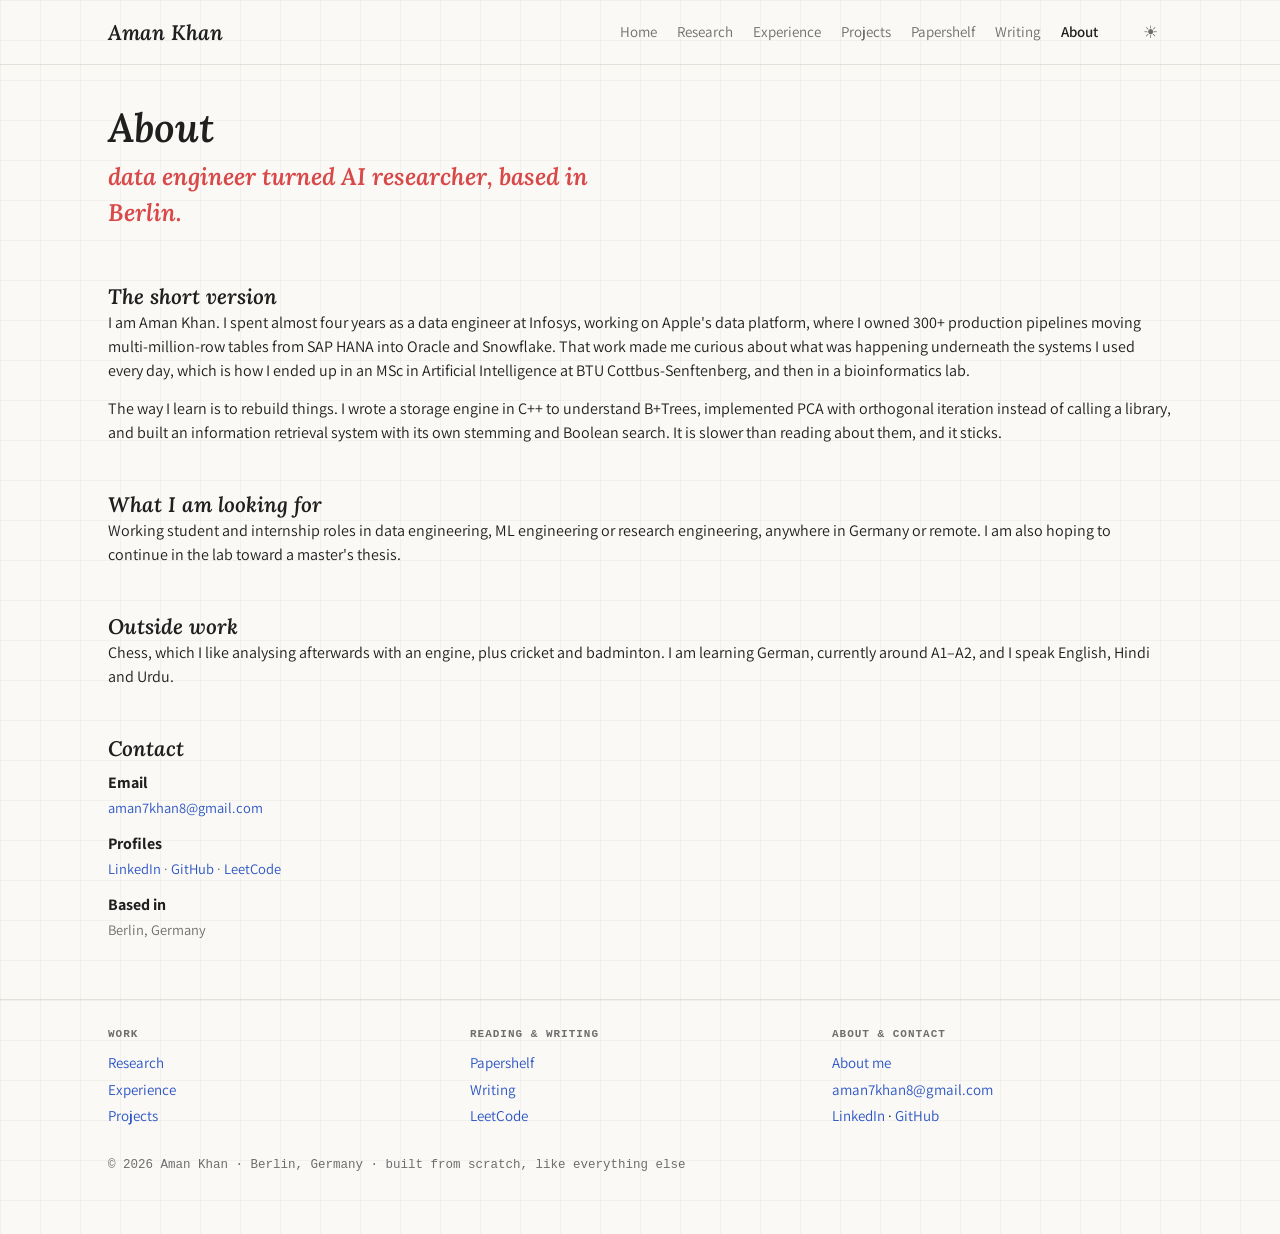
==== about.html @ fc125e7a "Redesign: graph-paper ground, Lora headings, coral accent, card grid" ====
<!DOCTYPE html>
<html lang="en">
<head>
<meta charset="utf-8">
<meta name="viewport" content="width=device-width, initial-scale=1">
<title>About · Aman Khan</title>
<link rel="preconnect" href="https://fonts.googleapis.com"><link rel="preconnect" href="https://fonts.gstatic.com" crossorigin><link href="https://fonts.googleapis.com/css2?family=Lora:ital,wght@1,500;1,600&family=Assistant:wght@400;500;600;700&display=swap" rel="stylesheet">
<link rel="stylesheet" href="site.css">
<script>try{var t=localStorage.getItem("theme");if(t)document.documentElement.dataset.theme=t}catch(e){}</script>
</head>
<body>
<header><div class="col">
  <a class="name" href="index.html">Aman Khan</a>
  <nav aria-label="Site"><a href="index.html">Home</a><a href="research.html">Research</a><a href="experience.html">Experience</a><a href="projects.html">Projects</a><a href="papershelf.html">Papershelf</a><a href="writing.html">Writing</a><a href="about.html" aria-current="page">About</a></nav>
  <button class="theme" type="button" id="themeBtn" aria-label="Switch between light and dark"><span class="moon">&#9790;</span><span class="sun">&#9728;</span></button>
</div></header>
<main class="col">

<div class="pagehead"><h1>About</h1><p class="tagline">data engineer turned AI researcher, based in Berlin.</p></div>
<section><div class="head"><h2>The short version</h2></div>
<p>I am Aman Khan. I spent almost four years as a data engineer at Infosys, working on Apple's data platform, where I owned 300+ production pipelines moving multi-million-row tables from SAP HANA into Oracle and Snowflake. That work made me curious about what was happening underneath the systems I used every day, which is how I ended up in an MSc in Artificial Intelligence at BTU Cottbus-Senftenberg, and then in a bioinformatics lab.</p>
<p>The way I learn is to rebuild things. I wrote a storage engine in C++ to understand B+Trees, implemented PCA with orthogonal iteration instead of calling a library, and built an information retrieval system with its own stemming and Boolean search. It is slower than reading about them, and it sticks.</p></section>
<section><div class="head"><h2>What I am looking for</h2></div>
<p>Working student and internship roles in data engineering, ML engineering or research engineering, anywhere in Germany or remote. I am also hoping to continue in the lab toward a master's thesis.</p></section>
<section><div class="head"><h2>Outside work</h2></div>
<p>Chess, which I like analysing afterwards with an engine, plus cricket and badminton. I am learning German, currently around A1–A2, and I speak English, Hindi and Urdu.</p></section>
<section><div class="head"><h2>Contact</h2></div>
<ul class="items">
<li class="block"><b>Email</b><span class="d"><a href="mailto:aman7khan8@gmail.com">aman7khan8@gmail.com</a></span></li>
<li class="block"><b>Profiles</b><span class="d"><a href="https://www.linkedin.com/in/aman-khan-ai/">LinkedIn</a> · <a href="https://github.com/aman7kh8an6/">GitHub</a> · <a href="https://leetcode.com/u/grinderAman/">LeetCode</a></span></li>
<li class="block"><b>Based in</b><span class="d">Berlin, Germany</span></li>
</ul></section>

</main>
<footer><div class="col">
  <div class="groups">
    <div><h4>Work</h4><ul><li><a href="research.html">Research</a></li><li><a href="experience.html">Experience</a></li><li><a href="projects.html">Projects</a></li></ul></div>
    <div><h4>Reading &amp; writing</h4><ul><li><a href="papershelf.html">Papershelf</a></li><li><a href="writing.html">Writing</a></li><li><a href="https://leetcode.com/u/grinderAman/">LeetCode</a></li></ul></div>
    <div><h4>About &amp; contact</h4><ul><li><a href="about.html">About me</a></li><li><a href="mailto:aman7khan8@gmail.com">aman7khan8@gmail.com</a></li><li><a href="https://www.linkedin.com/in/aman-khan-ai/">LinkedIn</a> · <a href="https://github.com/aman7kh8an6/">GitHub</a></li></ul></div>
  </div>
  <p class="fine">© 2026 Aman Khan · Berlin, Germany · built from scratch, like everything else</p>
</div></footer>
<script>{const r=document.documentElement,b=document.getElementById("themeBtn");
b.addEventListener("click",()=>{const dark=getComputedStyle(r).getPropertyValue("--bg").trim()!=="#faf9f6";
const next=dark?"light":"dark";r.dataset.theme=next;try{localStorage.setItem("theme",next)}catch(e){}});}</script>
</body>
</html>
---- site.css ----
/* VOICE: an engineer's open notebook — plain, dense, quietly confident.
   IDEA: graph paper on a workbench; counted drawers you can open; dated lists.
   PICTURE: the counted card grid plus the ruled grid showing through everything.
   COLOUR and TYPE: #1a1a1a ground, coral statement line, red counts; Lora italic + Assistant + mono.
   LAYOUT: one wide ruled column, sections as heading + lead line + list, two columns where they pair. */
:root{
  color-scheme:dark light;
  --bg:#1a1a1a;--ink:#e0e0e0;--soft:#7a7a7a;--line:#2e2e2e;--card:#222;--cardhi:#262626;
  --coral:#ff6b6b;--count:#fa4b4b;--link:#7aa2f7;--white:#fff;
  --grid:rgba(255,255,255,.02);
  --mono:ui-monospace,SFMono-Regular,Menlo,Consolas,monospace;
}
:root[data-theme=light]{
  color-scheme:light;
  --bg:#faf9f6;--ink:#1f1f1f;--soft:#6e6e6e;--line:#e3e0d9;--card:#fff;--cardhi:#fffdf8;
  --coral:#d94848;--count:#d92020;--link:#2b55c4;--white:#111;--grid:rgba(0,0,0,.035);
}
@media (prefers-color-scheme: light){:root:not([data-theme=dark]){
  color-scheme:light;
  --bg:#faf9f6;--ink:#1f1f1f;--soft:#6e6e6e;--line:#e3e0d9;--card:#fff;--cardhi:#fffdf8;
  --coral:#d94848;--count:#d92020;--link:#2b55c4;--white:#111;--grid:rgba(0,0,0,.035);
}}
*{box-sizing:border-box;min-width:0}
body{
  margin:0;background-color:var(--bg);color:var(--ink);
  background-image:linear-gradient(var(--grid) 1px,transparent 1px),linear-gradient(90deg,var(--grid) 1px,transparent 1px);
  background-size:40px 40px,40px 40px;
  font:16px/1.5 Assistant,system-ui,-apple-system,"Segoe UI",sans-serif;overflow-x:clip;
}
.col{max-width:1120px;margin:0 auto;padding:0 28px}
a{color:var(--link);text-decoration:none}
a:hover{text-decoration:underline;text-underline-offset:3px}
a:focus-visible{outline:2px solid var(--coral);outline-offset:3px;border-radius:3px}
h1,h2,h3{margin:0;font-family:Lora,Georgia,serif;font-style:italic;font-weight:600;line-height:1.15;text-wrap:balance}
h1{font-size:clamp(32px,4.4vw,40px);color:var(--ink)}
h2{font-size:21px}
h3{font-size:17px;font-style:normal;font-family:Assistant,sans-serif;font-weight:600;color:var(--white)}
p{margin:0 0 14px}
.muted{color:var(--soft)}
.small{font-size:14.5px}
.mono{font-family:var(--mono)}

/* header */
header{border-bottom:1px solid var(--line)}
header .col{display:flex;align-items:center;gap:26px;min-height:64px;flex-wrap:wrap;padding-block:10px}
header .name{font:italic 600 21px Lora,Georgia,serif;color:var(--ink);margin-right:auto}
header .name:hover{text-decoration:none}
nav{display:flex;flex-wrap:wrap;gap:4px 20px}
nav a{color:var(--soft);font-size:15px;padding:6px 0}
nav a:hover{color:var(--ink);text-decoration:none}
nav a[aria-current=page]{color:var(--ink);font-weight:600}

/* hero */
.hero{padding:44px 0 26px;max-width:62ch}
.tagline{font:italic 600 clamp(19px,2.4vw,24px)/1.5 Lora,Georgia,serif;color:var(--coral);margin:8px 0 22px}
.hero p{font-size:16px;line-height:1.55}
.pagehead{padding:40px 0 10px;max-width:62ch}
.pagehead .tagline{margin-bottom:10px}
.pills{display:flex;flex-wrap:wrap;gap:8px;margin-top:20px}
.pills a{display:inline-flex;align-items:center;gap:7px;border:1px solid var(--line);border-radius:6px;padding:7px 12px;color:var(--ink);font:600 13.5px Assistant,sans-serif;background:var(--card)}
.pills a:hover{border-color:var(--soft);text-decoration:none}
.pills a span{color:var(--soft);font-family:var(--mono);font-size:12.5px}
.avail{display:inline-flex;align-items:center;gap:8px;font-family:var(--mono);font-size:12.5px;color:var(--soft);margin-bottom:14px}
.avail i{width:8px;height:8px;border-radius:50%;background:var(--coral)}

/* sections */
section{padding:34px 0 0}
.head{display:flex;align-items:baseline;gap:10px;flex-wrap:wrap;margin-bottom:2px}
.head h2{margin:0}
.head .dot{color:var(--soft)}
.head a{font-size:14px;font-family:var(--mono)}
.intro{color:var(--soft);font-size:15px;margin:0 0 16px}

/* explore cards */
.cards{display:grid;grid-template-columns:repeat(4,minmax(0,1fr));gap:14px;margin-top:4px}
@media(max-width:980px){.cards{grid-template-columns:repeat(2,minmax(0,1fr))}}
@media(max-width:560px){.cards{grid-template-columns:minmax(0,1fr)}}
.card{display:flex;flex-direction:column;background:var(--card);border:1px solid var(--line);border-radius:8px;padding:16px 16px 14px;color:var(--ink)}
.card:hover{background:var(--cardhi);border-color:var(--soft);text-decoration:none}
.card .top{display:flex;align-items:baseline;justify-content:space-between;gap:10px}
.card .lab{font-family:var(--mono);font-size:11px;letter-spacing:.09em;text-transform:uppercase;color:var(--soft)}
.card .num{font-family:var(--mono);font-size:13.5px;font-weight:700;color:var(--count)}
.card .ttl{font-weight:600;color:var(--white);margin:8px 0 6px;font-size:16px}
.card .desc{font-size:14.5px;color:var(--soft);line-height:1.45;margin-bottom:14px}
.card .go{margin-top:auto;border-top:1px dashed var(--line);padding-top:11px;font-family:var(--mono);font-size:12px;font-weight:600;color:var(--ink);display:flex;justify-content:space-between}

/* dated lists */
.two{display:grid;grid-template-columns:repeat(2,minmax(0,1fr));gap:34px}
@media(max-width:860px){.two{grid-template-columns:minmax(0,1fr);gap:26px}}
ul.items{list-style:none;margin:0;padding:0}
ul.items>li{padding:7px 0;display:grid;grid-template-columns:auto minmax(0,1fr);gap:12px;align-items:baseline}
ul.items>li.block{display:block}
.date{font-family:var(--mono);font-size:13px;color:var(--soft);white-space:nowrap}
.star{font-family:var(--mono);font-size:13px;color:var(--soft);white-space:nowrap;text-align:right}
.d{display:block;color:var(--soft);font-size:14.5px;line-height:1.45;margin-top:2px}
.tag{font-family:var(--mono);font-size:11px;color:var(--count);border:1px solid var(--line);border-radius:4px;padding:1px 6px;margin-left:7px;white-space:nowrap}

/* rows with a leading key column */
.job{padding:16px 0;border-top:1px solid var(--line)}
.job:first-of-type{border-top:0}
.job .when{font-family:var(--mono);font-size:12.5px;color:var(--soft);margin-top:3px}
.job .where{color:var(--soft);font-size:15px}
.job ul{margin:9px 0 0;padding-left:18px;font-size:15.5px;line-height:1.5}
.job li{margin-bottom:5px}
.job li::marker{color:var(--soft)}

/* shelf groups */
.shelf h3{font-family:var(--mono);font-size:11.5px;letter-spacing:.09em;text-transform:uppercase;color:var(--soft);font-weight:600;margin:26px 0 6px}
.shelf h3:first-child{margin-top:8px}
.shelf .n{color:var(--count)}
details.more{margin-top:18px}
details.more summary{cursor:pointer;color:var(--link);font-size:15px;min-height:44px;display:flex;align-items:center}

/* footer */
footer{margin-top:52px;border-top:1px solid var(--line);padding:26px 0 46px}
.groups{display:grid;grid-template-columns:repeat(3,minmax(0,1fr));gap:22px}
@media(max-width:560px){.groups{grid-template-columns:repeat(2,minmax(0,1fr))}}
.groups h4{font-family:var(--mono);font-size:11px;letter-spacing:.09em;text-transform:uppercase;color:var(--soft);margin:0 0 8px;font-weight:600}
.groups ul{list-style:none;margin:0;padding:0;font-size:15px}
.groups li{padding:2px 0}
.fine{margin-top:26px;font-family:var(--mono);font-size:12.5px;color:var(--soft)}

/* theme toggle */
.theme{margin-left:4px;background:none;border:0;color:var(--soft);cursor:pointer;font-size:17px;line-height:1;
  width:44px;height:44px;display:grid;place-items:center;border-radius:8px}
.theme:hover{color:var(--ink);background:var(--card)}
.theme .sun{display:none}
:root[data-theme=light] .theme .sun,:root:not([data-theme=dark]) .theme .sun{display:none}
@media (prefers-color-scheme: light){:root:not([data-theme=dark]) .theme .moon{display:none}
  :root:not([data-theme=dark]) .theme .sun{display:inline}}
:root[data-theme=light] .theme .moon{display:none}
:root[data-theme=light] .theme .sun{display:inline}
:root[data-theme=dark] .theme .moon{display:inline}
:root[data-theme=dark] .theme .sun{display:none}
@media(max-width:620px){
  header .col{position:relative;padding-right:60px;min-height:0}
  .theme{position:absolute;top:6px;right:16px;margin:0}
  nav{width:100%;gap:2px 16px}
  .hero{padding-top:30px}
}
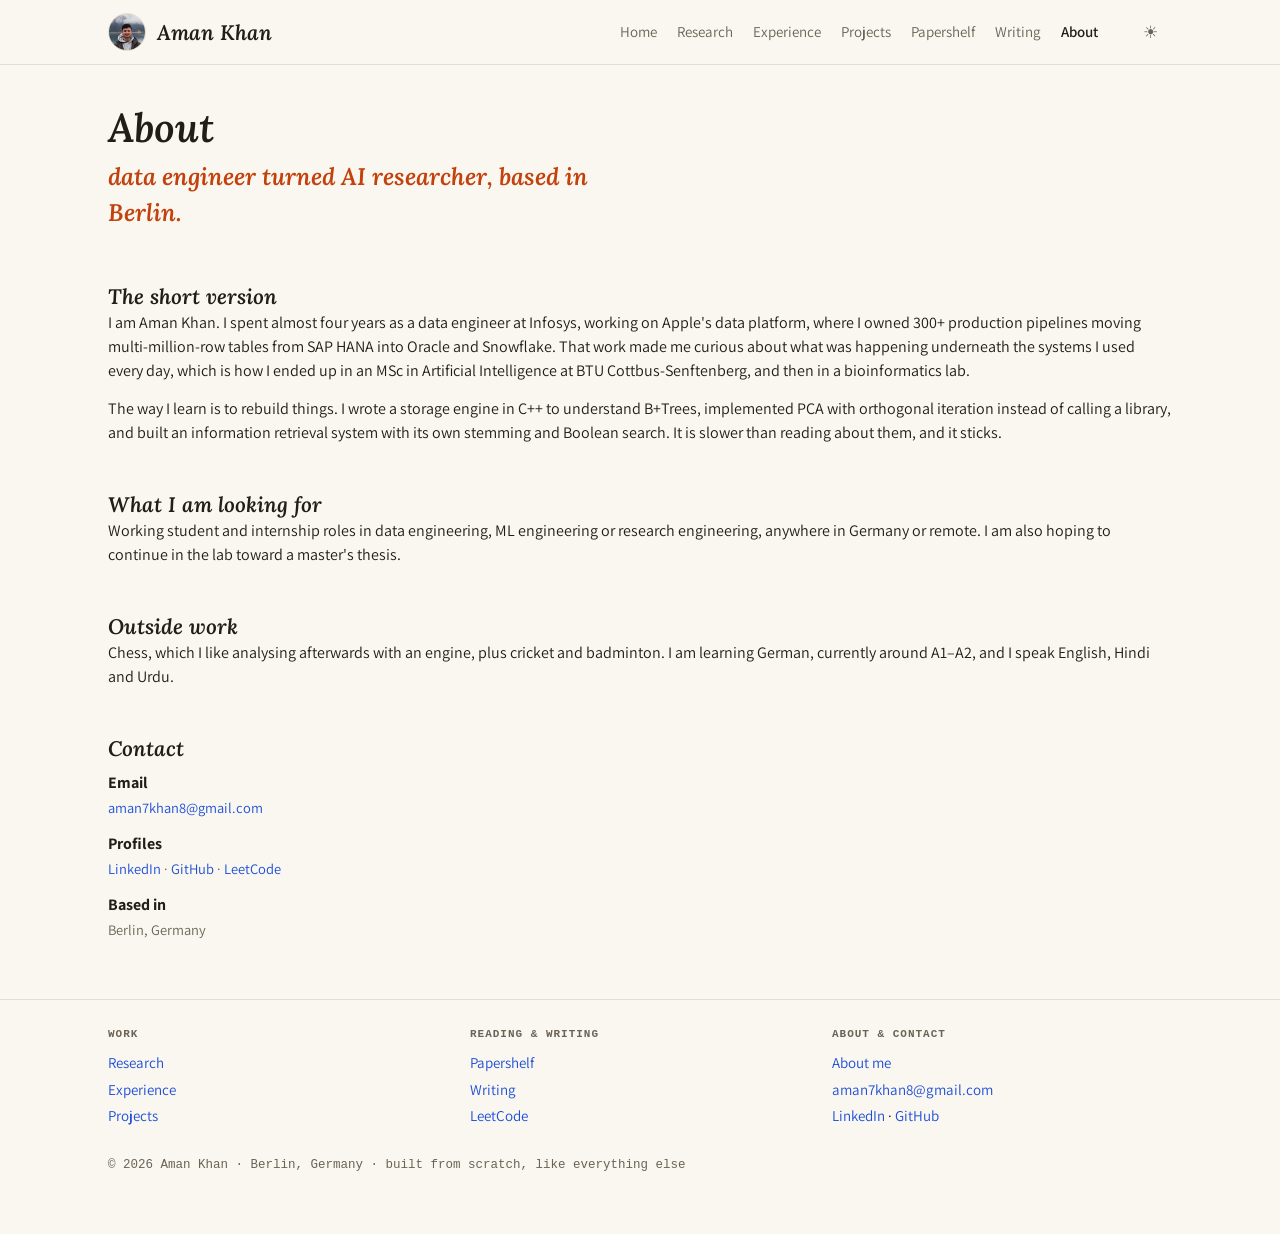
==== commit 3db753b1: "Amber dark / warm paper light, flat background, header avatar" ====
--- a/about.html
+++ b/about.html
@@ -10,7 +10,7 @@
 </head>
 <body>
 <header><div class="col">
-  <a class="name" href="index.html">Aman Khan</a>
+  <a class="brand" href="index.html"><img class="avatar" src="avatar.jpg" alt="" width="38" height="38"><span class="name">Aman Khan</span></a>
   <nav aria-label="Site"><a href="index.html">Home</a><a href="research.html">Research</a><a href="experience.html">Experience</a><a href="projects.html">Projects</a><a href="papershelf.html">Papershelf</a><a href="writing.html">Writing</a><a href="about.html" aria-current="page">About</a></nav>
   <button class="theme" type="button" id="themeBtn" aria-label="Switch between light and dark"><span class="moon">&#9790;</span><span class="sun">&#9728;</span></button>
 </div></header>
--- a/site.css
+++ b/site.css
@@ -5,26 +5,23 @@
    LAYOUT: one wide ruled column, sections as heading + lead line + list, two columns where they pair. */
 :root{
   color-scheme:dark light;
-  --bg:#1a1a1a;--ink:#e0e0e0;--soft:#7a7a7a;--line:#2e2e2e;--card:#222;--cardhi:#262626;
-  --coral:#ff6b6b;--count:#fa4b4b;--link:#7aa2f7;--white:#fff;
-  --grid:rgba(255,255,255,.02);
+  --bg:#16181c;--ink:#e6e8ea;--soft:#848c96;--line:#262a30;--card:#1c1f24;--cardhi:#20242a;
+  --coral:#f0b429;--count:#e8902c;--link:#86b3ff;--white:#fff;
   --mono:ui-monospace,SFMono-Regular,Menlo,Consolas,monospace;
 }
 :root[data-theme=light]{
   color-scheme:light;
-  --bg:#faf9f6;--ink:#1f1f1f;--soft:#6e6e6e;--line:#e3e0d9;--card:#fff;--cardhi:#fffdf8;
-  --coral:#d94848;--count:#d92020;--link:#2b55c4;--white:#111;--grid:rgba(0,0,0,.035);
+  --bg:#faf7f0;--ink:#211d17;--soft:#6b6356;--line:#e4ded1;--card:#fffdf8;--cardhi:#fffbf2;
+  --coral:#c2410c;--count:#b91c1c;--link:#1d4ed8;--white:#15110c;
 }
 @media (prefers-color-scheme: light){:root:not([data-theme=dark]){
   color-scheme:light;
-  --bg:#faf9f6;--ink:#1f1f1f;--soft:#6e6e6e;--line:#e3e0d9;--card:#fff;--cardhi:#fffdf8;
-  --coral:#d94848;--count:#d92020;--link:#2b55c4;--white:#111;--grid:rgba(0,0,0,.035);
+  --bg:#faf7f0;--ink:#211d17;--soft:#6b6356;--line:#e4ded1;--card:#fffdf8;--cardhi:#fffbf2;
+  --coral:#c2410c;--count:#b91c1c;--link:#1d4ed8;--white:#15110c;
 }}
 *{box-sizing:border-box;min-width:0}
 body{
-  margin:0;background-color:var(--bg);color:var(--ink);
-  background-image:linear-gradient(var(--grid) 1px,transparent 1px),linear-gradient(90deg,var(--grid) 1px,transparent 1px);
-  background-size:40px 40px,40px 40px;
+  margin:0;background:var(--bg);color:var(--ink);
   font:16px/1.5 Assistant,system-ui,-apple-system,"Segoe UI",sans-serif;overflow-x:clip;
 }
 .col{max-width:1120px;margin:0 auto;padding:0 28px}
@@ -43,7 +40,11 @@
 /* header */
 header{border-bottom:1px solid var(--line)}
 header .col{display:flex;align-items:center;gap:26px;min-height:64px;flex-wrap:wrap;padding-block:10px}
-header .name{font:italic 600 21px Lora,Georgia,serif;color:var(--ink);margin-right:auto}
+header .avatar{width:38px;height:38px;border-radius:50%;object-fit:cover;flex:none;
+  border:1px solid var(--line);display:block}
+header .brand{display:flex;align-items:center;gap:11px;margin-right:auto;text-decoration:none}
+header .brand:hover{text-decoration:none}
+header .name{font:italic 600 21px Lora,Georgia,serif;color:var(--ink)}
 header .name:hover{text-decoration:none}
 nav{display:flex;flex-wrap:wrap;gap:4px 20px}
 nav a{color:var(--soft);font-size:15px;padding:6px 0}
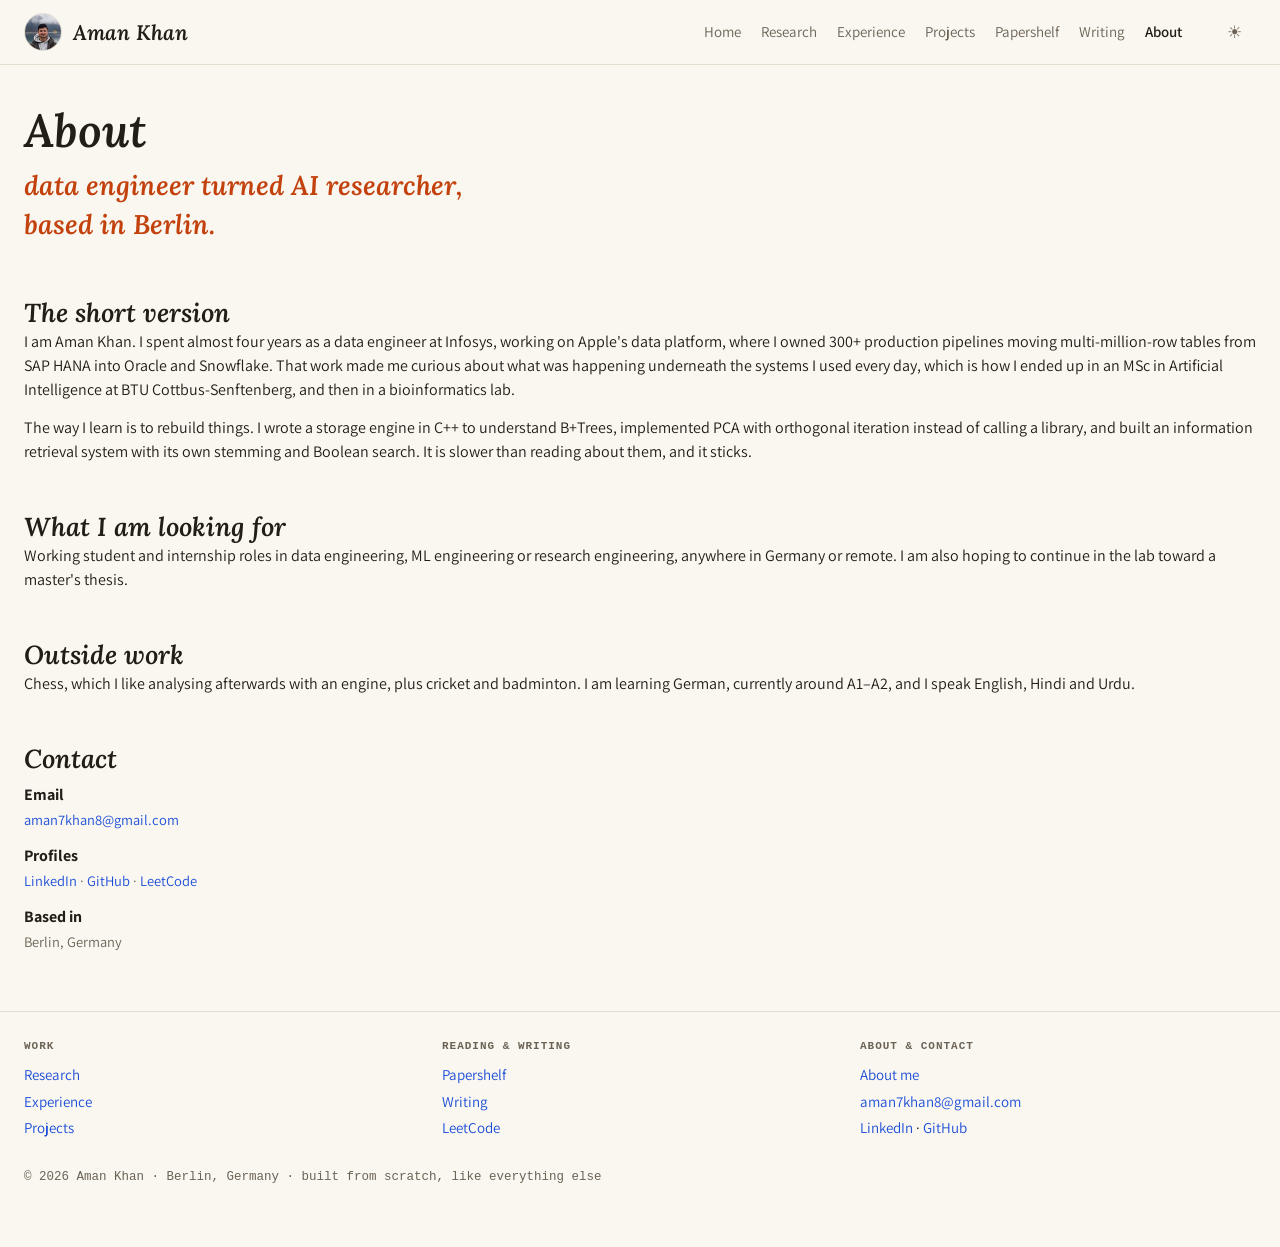
==== commit fe21fca5: "Fix theme toggle, list alignment, heading sizes, column order" ====
--- a/about.html
+++ b/about.html
@@ -26,9 +26,9 @@
 <p>Chess, which I like analysing afterwards with an engine, plus cricket and badminton. I am learning German, currently around A1–A2, and I speak English, Hindi and Urdu.</p></section>
 <section><div class="head"><h2>Contact</h2></div>
 <ul class="items">
-<li class="block"><b>Email</b><span class="d"><a href="mailto:aman7khan8@gmail.com">aman7khan8@gmail.com</a></span></li>
-<li class="block"><b>Profiles</b><span class="d"><a href="https://www.linkedin.com/in/aman-khan-ai/">LinkedIn</a> · <a href="https://github.com/aman7kh8an6/">GitHub</a> · <a href="https://leetcode.com/u/grinderAman/">LeetCode</a></span></li>
-<li class="block"><b>Based in</b><span class="d">Berlin, Germany</span></li>
+<li><b>Email</b><span class="d"><a href="mailto:aman7khan8@gmail.com">aman7khan8@gmail.com</a></span></li>
+<li><b>Profiles</b><span class="d"><a href="https://www.linkedin.com/in/aman-khan-ai/">LinkedIn</a> · <a href="https://github.com/aman7kh8an6/">GitHub</a> · <a href="https://leetcode.com/u/grinderAman/">LeetCode</a></span></li>
+<li><b>Based in</b><span class="d">Berlin, Germany</span></li>
 </ul></section>
 
 </main>
@@ -41,7 +41,8 @@
   <p class="fine">© 2026 Aman Khan · Berlin, Germany · built from scratch, like everything else</p>
 </div></footer>
 <script>{const r=document.documentElement,b=document.getElementById("themeBtn");
-b.addEventListener("click",()=>{const dark=getComputedStyle(r).getPropertyValue("--bg").trim()!=="#faf9f6";
-const next=dark?"light":"dark";r.dataset.theme=next;try{localStorage.setItem("theme",next)}catch(e){}});}</script>
+const sysLight=()=>window.matchMedia("(prefers-color-scheme: light)").matches;
+b.addEventListener("click",()=>{const cur=r.dataset.theme||(sysLight()?"light":"dark");
+const next=cur==="dark"?"light":"dark";r.dataset.theme=next;try{localStorage.setItem("theme",next)}catch(e){}});}</script>
 </body>
 </html>
--- a/site.css
+++ b/site.css
@@ -24,14 +24,14 @@
   margin:0;background:var(--bg);color:var(--ink);
   font:16px/1.5 Assistant,system-ui,-apple-system,"Segoe UI",sans-serif;overflow-x:clip;
 }
-.col{max-width:1120px;margin:0 auto;padding:0 28px}
+.col{max-width:1280px;margin:0 auto;padding:0 24px}
 a{color:var(--link);text-decoration:none}
 a:hover{text-decoration:underline;text-underline-offset:3px}
 a:focus-visible{outline:2px solid var(--coral);outline-offset:3px;border-radius:3px}
 h1,h2,h3{margin:0;font-family:Lora,Georgia,serif;font-style:italic;font-weight:600;line-height:1.15;text-wrap:balance}
-h1{font-size:clamp(32px,4.4vw,40px);color:var(--ink)}
-h2{font-size:21px}
-h3{font-size:17px;font-style:normal;font-family:Assistant,sans-serif;font-weight:600;color:var(--white)}
+h1{font-size:clamp(36px,5vw,46px);color:var(--ink)}
+h2{font-size:26px}
+h3{font-size:18px;font-style:normal;font-family:Assistant,sans-serif;font-weight:600;color:var(--white)}
 p{margin:0 0 14px}
 .muted{color:var(--soft)}
 .small{font-size:14.5px}
@@ -53,8 +53,8 @@
 
 /* hero */
 .hero{padding:44px 0 26px;max-width:62ch}
-.tagline{font:italic 600 clamp(19px,2.4vw,24px)/1.5 Lora,Georgia,serif;color:var(--coral);margin:8px 0 22px}
-.hero p{font-size:16px;line-height:1.55}
+.tagline{font:italic 600 clamp(20px,2.6vw,27px)/1.45 Lora,Georgia,serif;color:var(--coral);margin:8px 0 22px}
+.hero p{font-size:16.5px;line-height:1.6}
 .pagehead{padding:40px 0 10px;max-width:62ch}
 .pagehead .tagline{margin-bottom:10px}
 .pills{display:flex;flex-wrap:wrap;gap:8px;margin-top:20px}
@@ -81,7 +81,7 @@
 .card .top{display:flex;align-items:baseline;justify-content:space-between;gap:10px}
 .card .lab{font-family:var(--mono);font-size:11px;letter-spacing:.09em;text-transform:uppercase;color:var(--soft)}
 .card .num{font-family:var(--mono);font-size:13.5px;font-weight:700;color:var(--count)}
-.card .ttl{font-weight:600;color:var(--white);margin:8px 0 6px;font-size:16px}
+.card .ttl{font-weight:600;color:var(--white);margin:8px 0 6px;font-size:17px}
 .card .desc{font-size:14.5px;color:var(--soft);line-height:1.45;margin-bottom:14px}
 .card .go{margin-top:auto;border-top:1px dashed var(--line);padding-top:11px;font-family:var(--mono);font-size:12px;font-weight:600;color:var(--ink);display:flex;justify-content:space-between}
 
@@ -89,10 +89,9 @@
 .two{display:grid;grid-template-columns:repeat(2,minmax(0,1fr));gap:34px}
 @media(max-width:860px){.two{grid-template-columns:minmax(0,1fr);gap:26px}}
 ul.items{list-style:none;margin:0;padding:0}
-ul.items>li{padding:7px 0;display:grid;grid-template-columns:auto minmax(0,1fr);gap:12px;align-items:baseline}
-ul.items>li.block{display:block}
-.date{font-family:var(--mono);font-size:13px;color:var(--soft);white-space:nowrap}
-.star{font-family:var(--mono);font-size:13px;color:var(--soft);white-space:nowrap;text-align:right}
+ul.items>li{padding:7px 0;display:block}
+.date{font-family:var(--mono);font-size:13px;color:var(--soft);white-space:nowrap;margin-right:9px}
+.star{font-family:var(--mono);font-size:13px;color:var(--soft);white-space:nowrap;margin-right:9px}
 .d{display:block;color:var(--soft);font-size:14.5px;line-height:1.45;margin-top:2px}
 .tag{font-family:var(--mono);font-size:11px;color:var(--count);border:1px solid var(--line);border-radius:4px;padding:1px 6px;margin-left:7px;white-space:nowrap}
 
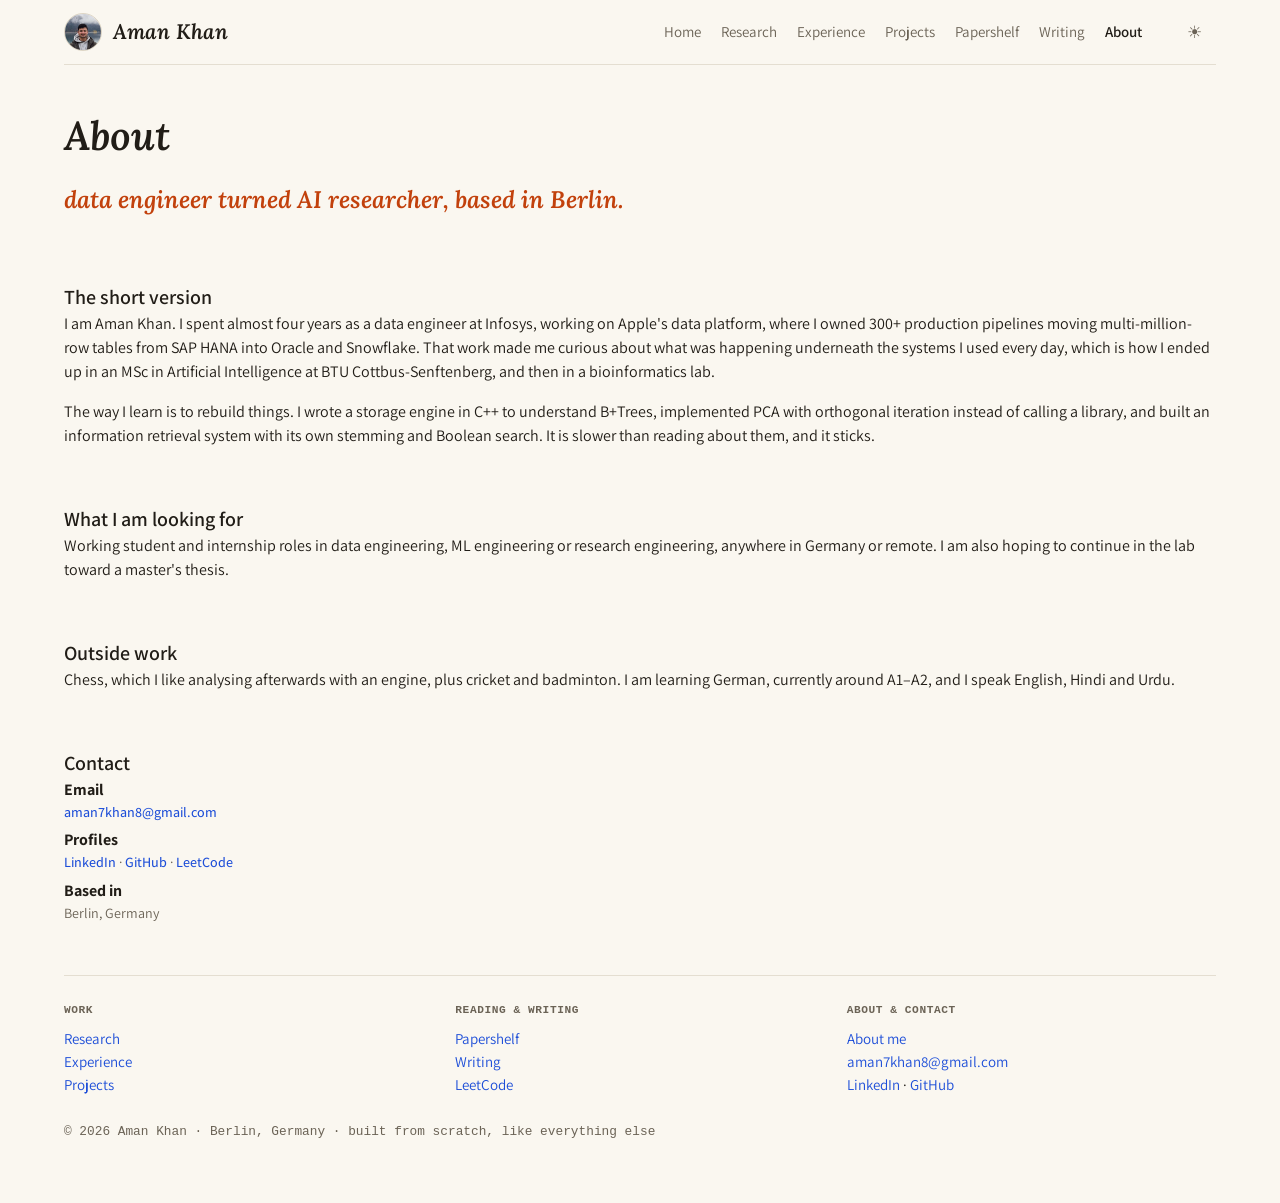
==== commit dcaf4788: "Hero diagram of the retrieval problem; version the stylesheet URL" ====
--- a/about.html
+++ b/about.html
@@ -5,7 +5,7 @@
 <meta name="viewport" content="width=device-width, initial-scale=1">
 <title>About · Aman Khan</title>
 <link rel="preconnect" href="https://fonts.googleapis.com"><link rel="preconnect" href="https://fonts.gstatic.com" crossorigin><link href="https://fonts.googleapis.com/css2?family=Lora:ital,wght@1,500;1,600&family=Assistant:wght@400;500;600;700&display=swap" rel="stylesheet">
-<link rel="stylesheet" href="site.css">
+<link rel="stylesheet" href="site.css?v=bb5593b2">
 <script>try{var t=localStorage.getItem("theme");if(t)document.documentElement.dataset.theme=t}catch(e){}</script>
 </head>
 <body>
--- a/site.css
+++ b/site.css
@@ -1,131 +1,142 @@
 /* VOICE: an engineer's open notebook — plain, dense, quietly confident.
-   IDEA: graph paper on a workbench; counted drawers you can open; dated lists.
-   PICTURE: the counted card grid plus the ruled grid showing through everything.
-   COLOUR and TYPE: #1a1a1a ground, coral statement line, red counts; Lora italic + Assistant + mono.
-   LAYOUT: one wide ruled column, sections as heading + lead line + list, two columns where they pair. */
+   IDEA: counted drawers you can open, and dated lists you can scan.
+   PICTURE: the counted card grid; typography carries the rest.
+   COLOUR and TYPE: amber on ink / burnt orange on warm paper; Lora italic + Assistant + mono.
+   LAYOUT: one 1152px column, metrics matched to the reference: 16/24 body, 40/45 display, 20px cards. */
 :root{
   color-scheme:dark light;
-  --bg:#16181c;--ink:#e6e8ea;--soft:#848c96;--line:#262a30;--card:#1c1f24;--cardhi:#20242a;
+  --bg:#16181c;--ink:#e6e8ea;--soft:#848c96;--line:#262a30;--cardline:#3a4049;
+  --card:#23272e;--cardhi:#282d35;
   --coral:#f0b429;--count:#e8902c;--link:#86b3ff;--white:#fff;
   --mono:ui-monospace,SFMono-Regular,Menlo,Consolas,monospace;
 }
 :root[data-theme=light]{
   color-scheme:light;
-  --bg:#faf7f0;--ink:#211d17;--soft:#6b6356;--line:#e4ded1;--card:#fffdf8;--cardhi:#fffbf2;
+  --bg:#faf7f0;--ink:#211d17;--soft:#6b6356;--line:#e4ded1;--cardline:#ddd5c4;
+  --card:#fffdf8;--cardhi:#fffbf2;
   --coral:#c2410c;--count:#b91c1c;--link:#1d4ed8;--white:#15110c;
 }
 @media (prefers-color-scheme: light){:root:not([data-theme=dark]){
   color-scheme:light;
-  --bg:#faf7f0;--ink:#211d17;--soft:#6b6356;--line:#e4ded1;--card:#fffdf8;--cardhi:#fffbf2;
+  --bg:#faf7f0;--ink:#211d17;--soft:#6b6356;--line:#e4ded1;--cardline:#ddd5c4;
+  --card:#fffdf8;--cardhi:#fffbf2;
   --coral:#c2410c;--count:#b91c1c;--link:#1d4ed8;--white:#15110c;
 }}
 *{box-sizing:border-box;min-width:0}
-body{
-  margin:0;background:var(--bg);color:var(--ink);
-  font:16px/1.5 Assistant,system-ui,-apple-system,"Segoe UI",sans-serif;overflow-x:clip;
-}
-.col{max-width:1280px;margin:0 auto;padding:0 24px}
+body{margin:0;background:var(--bg);color:var(--ink);
+  font:400 16px/24px Assistant,system-ui,-apple-system,"Segoe UI",sans-serif;
+  -webkit-font-smoothing:antialiased;overflow-x:clip}
+.col{width:calc(100% - 32px);max-width:960px;margin-inline:auto}
+@media(min-width:1216px){.col{max-width:1152px}}
+@media(min-width:1408px){.col{max-width:1344px}}
 a{color:var(--link);text-decoration:none}
 a:hover{text-decoration:underline;text-underline-offset:3px}
 a:focus-visible{outline:2px solid var(--coral);outline-offset:3px;border-radius:3px}
-h1,h2,h3{margin:0;font-family:Lora,Georgia,serif;font-style:italic;font-weight:600;line-height:1.15;text-wrap:balance}
-h1{font-size:clamp(36px,5vw,46px);color:var(--ink)}
-h2{font-size:26px}
-h3{font-size:18px;font-style:normal;font-family:Assistant,sans-serif;font-weight:600;color:var(--white)}
-p{margin:0 0 14px}
+p{margin:0 0 16px}
 .muted{color:var(--soft)}
-.small{font-size:14.5px}
+.small{font-size:14.08px;line-height:20.4px}
 .mono{font-family:var(--mono)}
 
+h1{margin:0 0 24px;font:italic 600 40px/45px Lora,Georgia,serif;color:var(--ink);text-wrap:balance}
+h2{margin:0;font:600 20px/30px Assistant,sans-serif;color:var(--ink)}
+.head.lora h2{font:italic 600 24px/36px Lora,Georgia,serif}
+h3{margin:0;font:600 16px/24px Assistant,sans-serif;color:var(--white)}
+@media(max-width:620px){h1{font-size:32px;line-height:38px}.head.lora h2{font-size:21px;line-height:31px}}
+
 /* header */
-header{border-bottom:1px solid var(--line)}
-header .col{display:flex;align-items:center;gap:26px;min-height:64px;flex-wrap:wrap;padding-block:10px}
-header .avatar{width:38px;height:38px;border-radius:50%;object-fit:cover;flex:none;
-  border:1px solid var(--line);display:block}
+header{margin-bottom:8px}
+header .col{display:flex;align-items:center;gap:26px;min-height:64px;flex-wrap:wrap;padding-block:10px;
+  border-bottom:1px solid var(--line)}
+header .avatar{width:38px;height:38px;border-radius:50%;object-fit:cover;flex:none;border:1px solid var(--cardline);display:block}
 header .brand{display:flex;align-items:center;gap:11px;margin-right:auto;text-decoration:none}
 header .brand:hover{text-decoration:none}
-header .name{font:italic 600 21px Lora,Georgia,serif;color:var(--ink)}
-header .name:hover{text-decoration:none}
+header .name{font:italic 600 21px/1.2 Lora,Georgia,serif;color:var(--ink)}
 nav{display:flex;flex-wrap:wrap;gap:4px 20px}
 nav a{color:var(--soft);font-size:15px;padding:6px 0}
 nav a:hover{color:var(--ink);text-decoration:none}
 nav a[aria-current=page]{color:var(--ink);font-weight:600}
 
 /* hero */
-.hero{padding:44px 0 26px;max-width:62ch}
-.tagline{font:italic 600 clamp(20px,2.6vw,27px)/1.45 Lora,Georgia,serif;color:var(--coral);margin:8px 0 22px}
-.hero p{font-size:16.5px;line-height:1.6}
-.pagehead{padding:40px 0 10px;max-width:62ch}
-.pagehead .tagline{margin-bottom:10px}
-.pills{display:flex;flex-wrap:wrap;gap:8px;margin-top:20px}
-.pills a{display:inline-flex;align-items:center;gap:7px;border:1px solid var(--line);border-radius:6px;padding:7px 12px;color:var(--ink);font:600 13.5px Assistant,sans-serif;background:var(--card)}
+.hero{padding:40px 0 8px}
+.pagehead{padding:40px 0 0;max-width:min(57%,790px)}
+.tagline{margin:0 0 24px;font:italic 600 24px/36px Lora,Georgia,serif;color:var(--coral)}
+@media(max-width:620px){.tagline{font-size:20px;line-height:30px}}
+.avail{display:inline-flex;align-items:center;gap:8px;font:400 12.8px/19px var(--mono);color:var(--soft);margin-bottom:14px}
+.avail i{width:8px;height:8px;border-radius:50%;background:var(--coral)}
+.pills{display:flex;flex-wrap:wrap;gap:8px;margin:8px 0 0}
+.pills a{display:inline-flex;align-items:center;gap:7px;border:1px solid var(--cardline);border-radius:6px;
+  padding:6px 12px;color:var(--ink);font:600 13.6px/20px Assistant,sans-serif;background:var(--card)}
 .pills a:hover{border-color:var(--soft);text-decoration:none}
-.pills a span{color:var(--soft);font-family:var(--mono);font-size:12.5px}
-.avail{display:inline-flex;align-items:center;gap:8px;font-family:var(--mono);font-size:12.5px;color:var(--soft);margin-bottom:14px}
-.avail i{width:8px;height:8px;border-radius:50%;background:var(--coral)}
+.pills a span{color:var(--soft);font-family:var(--mono);font-size:12px}
 
 /* sections */
-section{padding:34px 0 0}
-.head{display:flex;align-items:baseline;gap:10px;flex-wrap:wrap;margin-bottom:2px}
-.head h2{margin:0}
+section{padding:40px 0 0}
+.head{display:flex;align-items:baseline;gap:9px;flex-wrap:wrap}
 .head .dot{color:var(--soft)}
-.head a{font-size:14px;font-family:var(--mono)}
-.intro{color:var(--soft);font-size:15px;margin:0 0 16px}
+.head a{font:400 14px/20px var(--mono)}
+.intro{margin:4px 0 16px;color:var(--ink);font-size:16px;line-height:24px}
 
 /* explore cards */
-.cards{display:grid;grid-template-columns:repeat(4,minmax(0,1fr));gap:14px;margin-top:4px}
+.cards{display:grid;grid-template-columns:repeat(4,minmax(0,1fr));gap:24px;margin-top:4px}
 @media(max-width:980px){.cards{grid-template-columns:repeat(2,minmax(0,1fr))}}
 @media(max-width:560px){.cards{grid-template-columns:minmax(0,1fr)}}
-.card{display:flex;flex-direction:column;background:var(--card);border:1px solid var(--line);border-radius:8px;padding:16px 16px 14px;color:var(--ink)}
-.card:hover{background:var(--cardhi);border-color:var(--soft);text-decoration:none}
+.card{display:flex;flex-direction:column;background:var(--card);border:1px solid var(--cardline);
+  border-radius:8px;padding:20px;color:var(--ink)}
+.card:hover{background:var(--cardhi);text-decoration:none}
 .card .top{display:flex;align-items:baseline;justify-content:space-between;gap:10px}
-.card .lab{font-family:var(--mono);font-size:11px;letter-spacing:.09em;text-transform:uppercase;color:var(--soft)}
-.card .num{font-family:var(--mono);font-size:13.5px;font-weight:700;color:var(--count)}
-.card .ttl{font-weight:600;color:var(--white);margin:8px 0 6px;font-size:17px}
-.card .desc{font-size:14.5px;color:var(--soft);line-height:1.45;margin-bottom:14px}
-.card .go{margin-top:auto;border-top:1px dashed var(--line);padding-top:11px;font-family:var(--mono);font-size:12px;font-weight:600;color:var(--ink);display:flex;justify-content:space-between}
+.card .lab{font:700 11.2px/16.8px var(--mono);letter-spacing:.56px;text-transform:uppercase;color:var(--ink)}
+.card .num{font:700 13.6px/20.4px var(--mono);color:var(--count)}
+.card .ttl{font:600 16px/24px Assistant,sans-serif;color:var(--white);margin:8px 0 4px}
+.card .desc{font:400 14.08px/20.4px Assistant,sans-serif;color:var(--ink);margin-bottom:13.6px}
+.card .go{margin-top:auto;border-top:1px dashed var(--cardline);padding-top:12px;
+  font:600 12px/18px var(--mono);color:var(--ink);display:flex;justify-content:space-between}
 
-/* dated lists */
-.two{display:grid;grid-template-columns:repeat(2,minmax(0,1fr));gap:34px}
-@media(max-width:860px){.two{grid-template-columns:minmax(0,1fr);gap:26px}}
+/* two-column band */
+.two{display:grid;grid-template-columns:repeat(2,minmax(0,1fr));gap:48px}
+@media(max-width:860px){.two{grid-template-columns:minmax(0,1fr);gap:32px}
+  .hero,.pagehead{max-width:none}}
+
+/* lists */
 ul.items{list-style:none;margin:0;padding:0}
-ul.items>li{padding:7px 0;display:block}
-.date{font-family:var(--mono);font-size:13px;color:var(--soft);white-space:nowrap;margin-right:9px}
-.star{font-family:var(--mono);font-size:13px;color:var(--soft);white-space:nowrap;margin-right:9px}
-.d{display:block;color:var(--soft);font-size:14.5px;line-height:1.45;margin-top:2px}
-.tag{font-family:var(--mono);font-size:11px;color:var(--count);border:1px solid var(--line);border-radius:4px;padding:1px 6px;margin-left:7px;white-space:nowrap}
+ul.items>li{margin:0 0 5.6px;padding:0}
+ul.items>li a{font-weight:500}
+.date{font:400 13px/19.5px var(--mono);color:var(--soft);margin-right:8px}
+.star{font:400 13px/19.5px var(--mono);color:var(--soft);margin-right:8px}
+.d{display:block;font:400 14.08px/20.4px Assistant,sans-serif;color:var(--soft);margin:0 0 6px}
+.tag{font:400 11.2px/16.8px var(--mono);letter-spacing:.56px;color:var(--count);
+  border:1px solid var(--cardline);border-radius:4px;padding:1px 6px;margin-left:7px;white-space:nowrap}
 
-/* rows with a leading key column */
+/* experience rows */
 .job{padding:16px 0;border-top:1px solid var(--line)}
 .job:first-of-type{border-top:0}
-.job .when{font-family:var(--mono);font-size:12.5px;color:var(--soft);margin-top:3px}
-.job .where{color:var(--soft);font-size:15px}
-.job ul{margin:9px 0 0;padding-left:18px;font-size:15.5px;line-height:1.5}
+.job .where{color:var(--soft);font-size:15px;line-height:22px}
+.job .when{font:400 12.8px/19px var(--mono);color:var(--soft);margin-top:2px}
+.job ul{margin:9px 0 0;padding-left:18px;font-size:15.5px;line-height:23px}
 .job li{margin-bottom:5px}
 .job li::marker{color:var(--soft)}
 
-/* shelf groups */
-.shelf h3{font-family:var(--mono);font-size:11.5px;letter-spacing:.09em;text-transform:uppercase;color:var(--soft);font-weight:600;margin:26px 0 6px}
+/* papershelf groups */
+.shelf h3{font:700 11.2px/16.8px var(--mono);letter-spacing:.56px;text-transform:uppercase;
+  color:var(--soft);margin:26px 0 8px}
 .shelf h3:first-child{margin-top:8px}
 .shelf .n{color:var(--count)}
 details.more{margin-top:18px}
 details.more summary{cursor:pointer;color:var(--link);font-size:15px;min-height:44px;display:flex;align-items:center}
 
 /* footer */
-footer{margin-top:52px;border-top:1px solid var(--line);padding:26px 0 46px}
+footer{margin-top:52px;padding:0 0 46px}
+footer .col{border-top:1px solid var(--line);padding-top:26px}
 .groups{display:grid;grid-template-columns:repeat(3,minmax(0,1fr));gap:22px}
 @media(max-width:560px){.groups{grid-template-columns:repeat(2,minmax(0,1fr))}}
-.groups h4{font-family:var(--mono);font-size:11px;letter-spacing:.09em;text-transform:uppercase;color:var(--soft);margin:0 0 8px;font-weight:600}
-.groups ul{list-style:none;margin:0;padding:0;font-size:15px}
-.groups li{padding:2px 0}
-.fine{margin-top:26px;font-family:var(--mono);font-size:12.5px;color:var(--soft)}
+.groups h4{font:700 11.2px/16.8px var(--mono);letter-spacing:.56px;text-transform:uppercase;color:var(--soft);margin:0 0 8px}
+.groups ul{list-style:none;margin:0;padding:0;font-size:15px;line-height:23px}
+.fine{margin-top:26px;font:400 12.8px/19px var(--mono);color:var(--soft)}
 
 /* theme toggle */
 .theme{margin-left:4px;background:none;border:0;color:var(--soft);cursor:pointer;font-size:17px;line-height:1;
   width:44px;height:44px;display:grid;place-items:center;border-radius:8px}
 .theme:hover{color:var(--ink);background:var(--card)}
 .theme .sun{display:none}
-:root[data-theme=light] .theme .sun,:root:not([data-theme=dark]) .theme .sun{display:none}
 @media (prefers-color-scheme: light){:root:not([data-theme=dark]) .theme .moon{display:none}
   :root:not([data-theme=dark]) .theme .sun{display:inline}}
 :root[data-theme=light] .theme .moon{display:none}
@@ -134,7 +145,15 @@
 :root[data-theme=dark] .theme .sun{display:none}
 @media(max-width:620px){
   header .col{position:relative;padding-right:60px;min-height:0}
-  .theme{position:absolute;top:6px;right:16px;margin:0}
+  .theme{position:absolute;top:6px;right:0;margin:0}
   nav{width:100%;gap:2px 16px}
-  .hero{padding-top:30px}
+  .hero{padding-top:28px}
 }
+
+/* hero with figure */
+.herowrap{display:grid;grid-template-columns:minmax(0,57%) minmax(0,1fr);gap:44px;align-items:center}
+.herofig{margin:0;min-width:0}
+.herofig svg{display:block;width:100%;height:auto}
+.herofig figcaption{margin-top:10px;font:400 12px/18px var(--mono);color:var(--soft);text-align:center}
+@media(max-width:980px){.herowrap{grid-template-columns:minmax(0,1fr);gap:26px}
+  .herofig{max-width:520px}}
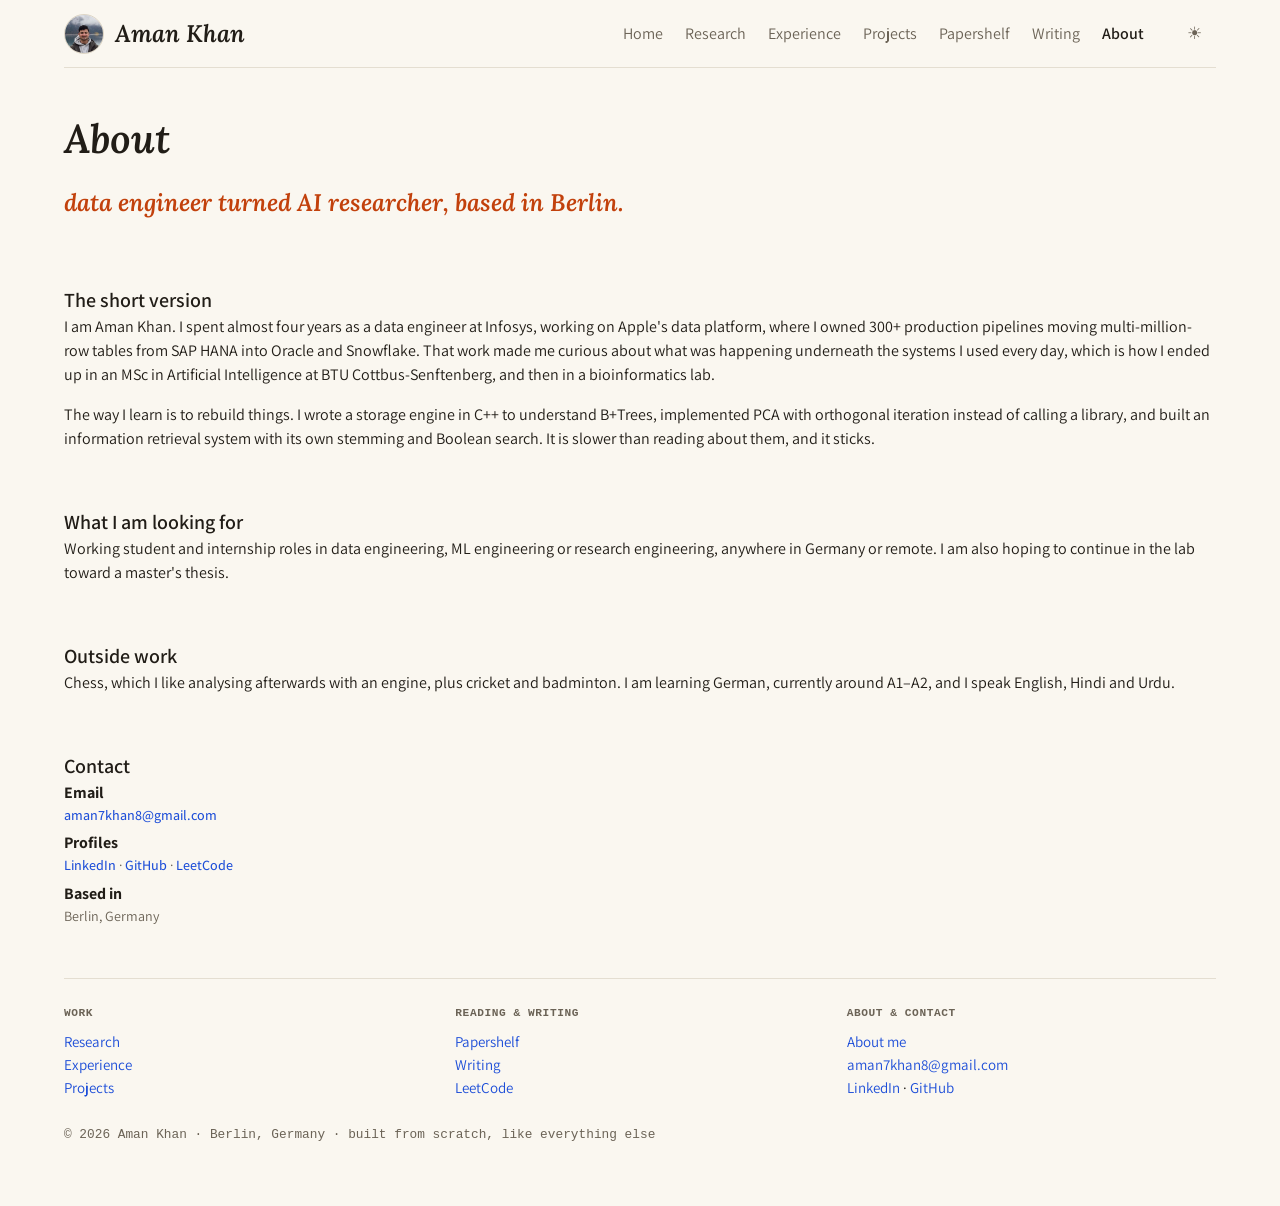
==== commit 4a855cb4: "Larger header type: 16px nav, 24px name" ====
--- a/about.html
+++ b/about.html
@@ -5,7 +5,7 @@
 <meta name="viewport" content="width=device-width, initial-scale=1">
 <title>About · Aman Khan</title>
 <link rel="preconnect" href="https://fonts.googleapis.com"><link rel="preconnect" href="https://fonts.gstatic.com" crossorigin><link href="https://fonts.googleapis.com/css2?family=Lora:ital,wght@1,500;1,600&family=Assistant:wght@400;500;600;700&display=swap" rel="stylesheet">
-<link rel="stylesheet" href="site.css?v=bb5593b2">
+<link rel="stylesheet" href="site.css?v=f75156b5">
 <script>try{var t=localStorage.getItem("theme");if(t)document.documentElement.dataset.theme=t}catch(e){}</script>
 </head>
 <body>
--- a/site.css
+++ b/site.css
@@ -45,14 +45,14 @@
 
 /* header */
 header{margin-bottom:8px}
-header .col{display:flex;align-items:center;gap:26px;min-height:64px;flex-wrap:wrap;padding-block:10px;
+header .col{display:flex;align-items:center;gap:24px;min-height:68px;flex-wrap:wrap;padding-block:10px;
   border-bottom:1px solid var(--line)}
-header .avatar{width:38px;height:38px;border-radius:50%;object-fit:cover;flex:none;border:1px solid var(--cardline);display:block}
+header .avatar{width:40px;height:40px;border-radius:50%;object-fit:cover;flex:none;border:1px solid var(--cardline);display:block}
 header .brand{display:flex;align-items:center;gap:11px;margin-right:auto;text-decoration:none}
 header .brand:hover{text-decoration:none}
-header .name{font:italic 600 21px/1.2 Lora,Georgia,serif;color:var(--ink)}
-nav{display:flex;flex-wrap:wrap;gap:4px 20px}
-nav a{color:var(--soft);font-size:15px;padding:6px 0}
+header .name{font:italic 600 24px/36px Lora,Georgia,serif;color:var(--ink)}
+nav{display:flex;flex-wrap:wrap;gap:2px 22px}
+nav a{color:var(--soft);font:400 16px/24px Assistant,sans-serif;padding:7px 0}
 nav a:hover{color:var(--ink);text-decoration:none}
 nav a[aria-current=page]{color:var(--ink);font-weight:600}
 
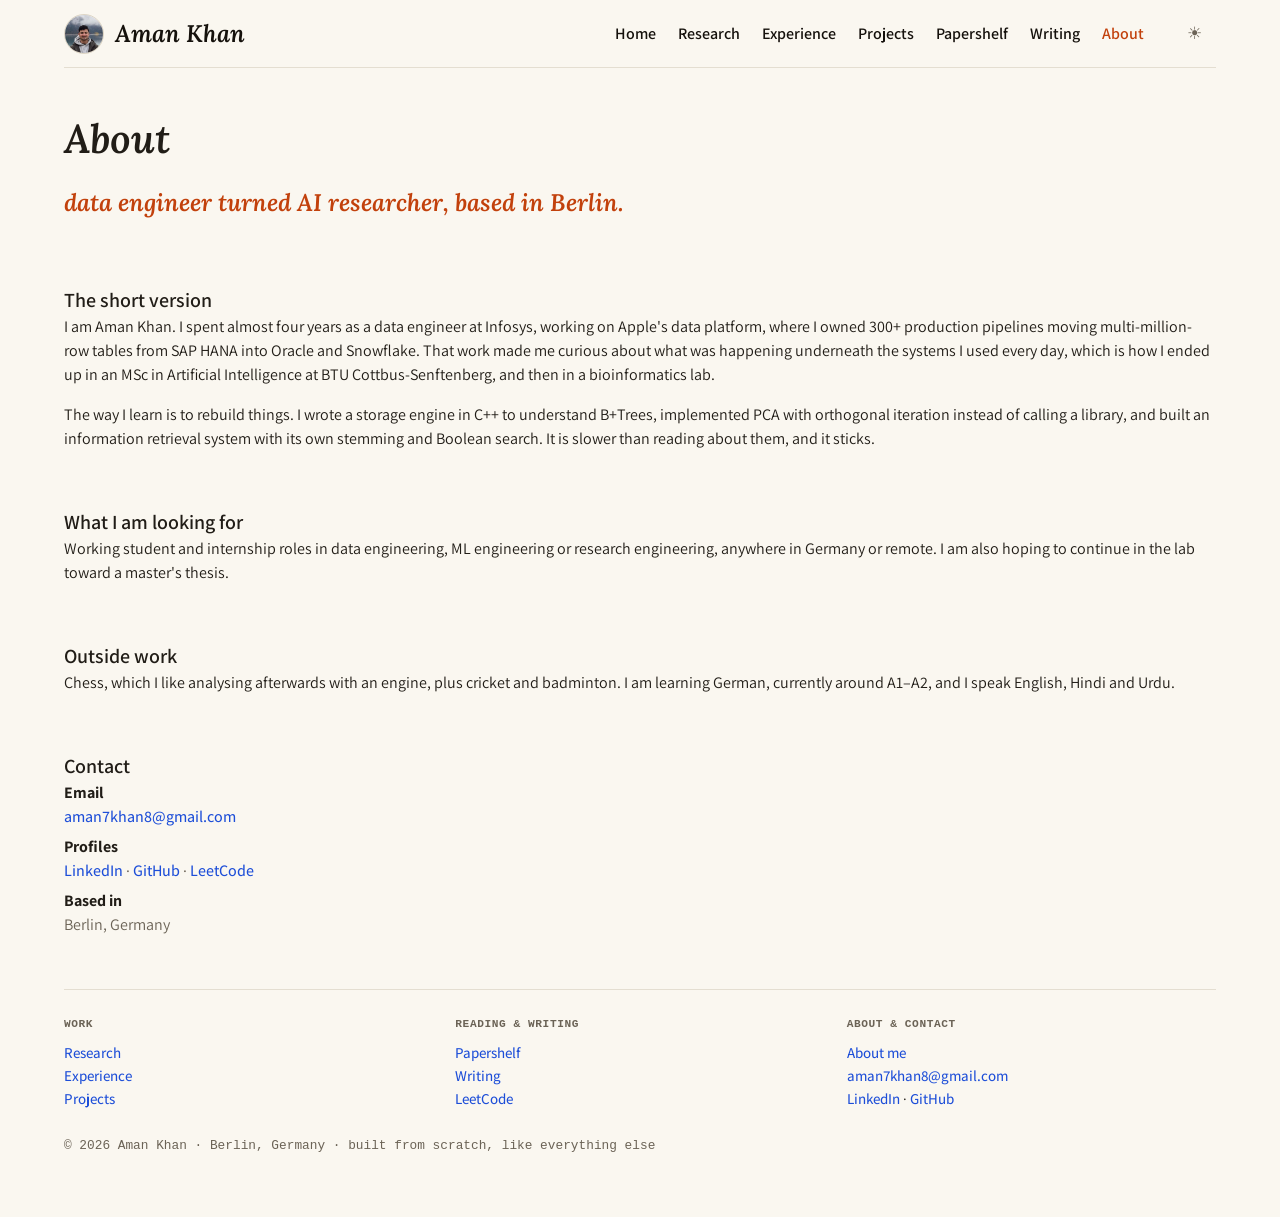
==== commit 3c10b68a: "Bold white nav, link weights, full typography match" ====
--- a/about.html
+++ b/about.html
@@ -5,7 +5,7 @@
 <meta name="viewport" content="width=device-width, initial-scale=1">
 <title>About · Aman Khan</title>
 <link rel="preconnect" href="https://fonts.googleapis.com"><link rel="preconnect" href="https://fonts.gstatic.com" crossorigin><link href="https://fonts.googleapis.com/css2?family=Lora:ital,wght@1,500;1,600&family=Assistant:wght@400;500;600;700&display=swap" rel="stylesheet">
-<link rel="stylesheet" href="site.css?v=f75156b5">
+<link rel="stylesheet" href="site.css?v=31ee1e06">
 <script>try{var t=localStorage.getItem("theme");if(t)document.documentElement.dataset.theme=t}catch(e){}</script>
 </head>
 <body>
--- a/site.css
+++ b/site.css
@@ -30,6 +30,7 @@
 @media(min-width:1216px){.col{max-width:1152px}}
 @media(min-width:1408px){.col{max-width:1344px}}
 a{color:var(--link);text-decoration:none}
+main a,footer a{font-weight:500}
 a:hover{text-decoration:underline;text-underline-offset:3px}
 a:focus-visible{outline:2px solid var(--coral);outline-offset:3px;border-radius:3px}
 p{margin:0 0 16px}
@@ -50,11 +51,11 @@
 header .avatar{width:40px;height:40px;border-radius:50%;object-fit:cover;flex:none;border:1px solid var(--cardline);display:block}
 header .brand{display:flex;align-items:center;gap:11px;margin-right:auto;text-decoration:none}
 header .brand:hover{text-decoration:none}
-header .name{font:italic 600 24px/36px Lora,Georgia,serif;color:var(--ink)}
+header .name{font:italic 600 24px/36px Lora,Georgia,serif;color:var(--white)}
 nav{display:flex;flex-wrap:wrap;gap:2px 22px}
-nav a{color:var(--soft);font:400 16px/24px Assistant,sans-serif;padding:7px 0}
-nav a:hover{color:var(--ink);text-decoration:none}
-nav a[aria-current=page]{color:var(--ink);font-weight:600}
+nav a{color:var(--white);font:600 16px/24px Assistant,sans-serif;padding:7px 0}
+nav a:hover{color:var(--coral);text-decoration:none}
+nav a[aria-current=page]{color:var(--coral)}
 
 /* hero */
 .hero{padding:40px 0 8px}
@@ -73,7 +74,7 @@
 section{padding:40px 0 0}
 .head{display:flex;align-items:baseline;gap:9px;flex-wrap:wrap}
 .head .dot{color:var(--soft)}
-.head a{font:400 14px/20px var(--mono)}
+.head a{font:400 16px/24px Assistant,sans-serif}
 .intro{margin:4px 0 16px;color:var(--ink);font-size:16px;line-height:24px}
 
 /* explore cards */
@@ -99,10 +100,10 @@
 /* lists */
 ul.items{list-style:none;margin:0;padding:0}
 ul.items>li{margin:0 0 5.6px;padding:0}
-ul.items>li a{font-weight:500}
+
 .date{font:400 13px/19.5px var(--mono);color:var(--soft);margin-right:8px}
 .star{font:400 13px/19.5px var(--mono);color:var(--soft);margin-right:8px}
-.d{display:block;font:400 14.08px/20.4px Assistant,sans-serif;color:var(--soft);margin:0 0 6px}
+.d{display:block;font:400 16px/24px Assistant,sans-serif;color:var(--soft);margin:0 0 6px}
 .tag{font:400 11.2px/16.8px var(--mono);letter-spacing:.56px;color:var(--count);
   border:1px solid var(--cardline);border-radius:4px;padding:1px 6px;margin-left:7px;white-space:nowrap}
 
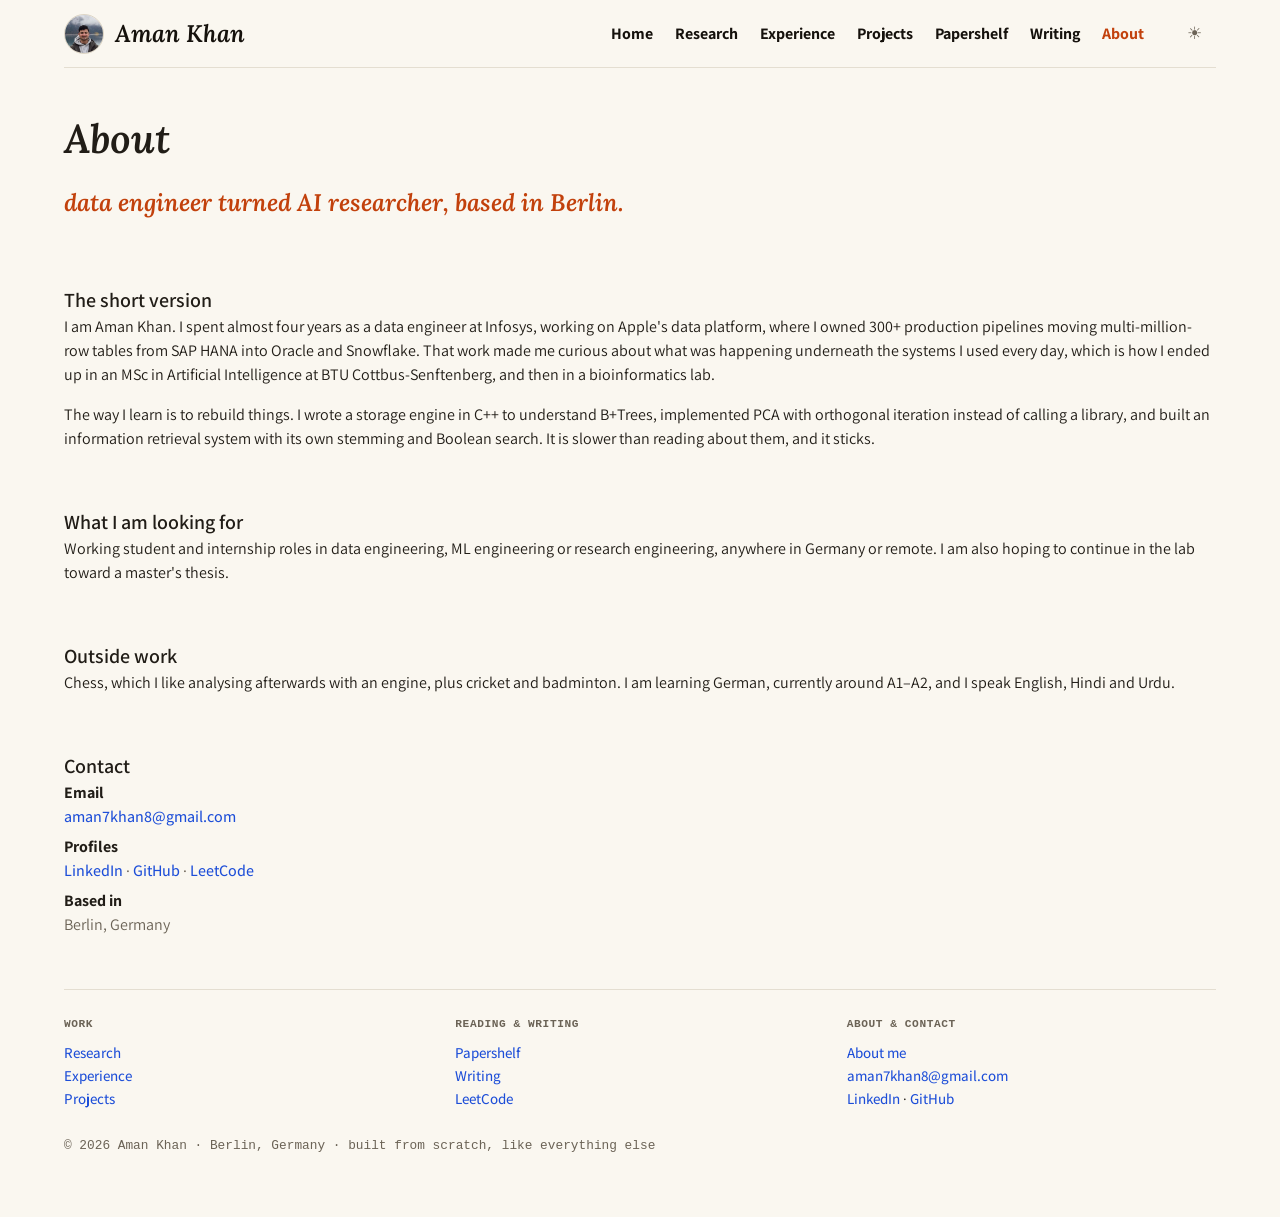
==== commit d584c8e2: "Nav at weight 700; remove availability line" ====
--- a/about.html
+++ b/about.html
@@ -5,7 +5,7 @@
 <meta name="viewport" content="width=device-width, initial-scale=1">
 <title>About · Aman Khan</title>
 <link rel="preconnect" href="https://fonts.googleapis.com"><link rel="preconnect" href="https://fonts.gstatic.com" crossorigin><link href="https://fonts.googleapis.com/css2?family=Lora:ital,wght@1,500;1,600&family=Assistant:wght@400;500;600;700&display=swap" rel="stylesheet">
-<link rel="stylesheet" href="site.css?v=31ee1e06">
+<link rel="stylesheet" href="site.css?v=25bea693">
 <script>try{var t=localStorage.getItem("theme");if(t)document.documentElement.dataset.theme=t}catch(e){}</script>
 </head>
 <body>
--- a/site.css
+++ b/site.css
@@ -53,7 +53,7 @@
 header .brand:hover{text-decoration:none}
 header .name{font:italic 600 24px/36px Lora,Georgia,serif;color:var(--white)}
 nav{display:flex;flex-wrap:wrap;gap:2px 22px}
-nav a{color:var(--white);font:600 16px/24px Assistant,sans-serif;padding:7px 0}
+nav a{color:var(--white);font:700 16px/24px Assistant,sans-serif;padding:7px 0}
 nav a:hover{color:var(--coral);text-decoration:none}
 nav a[aria-current=page]{color:var(--coral)}
 
@@ -62,8 +62,6 @@
 .pagehead{padding:40px 0 0;max-width:min(57%,790px)}
 .tagline{margin:0 0 24px;font:italic 600 24px/36px Lora,Georgia,serif;color:var(--coral)}
 @media(max-width:620px){.tagline{font-size:20px;line-height:30px}}
-.avail{display:inline-flex;align-items:center;gap:8px;font:400 12.8px/19px var(--mono);color:var(--soft);margin-bottom:14px}
-.avail i{width:8px;height:8px;border-radius:50%;background:var(--coral)}
 .pills{display:flex;flex-wrap:wrap;gap:8px;margin:8px 0 0}
 .pills a{display:inline-flex;align-items:center;gap:7px;border:1px solid var(--cardline);border-radius:6px;
   padding:6px 12px;color:var(--ink);font:600 13.6px/20px Assistant,sans-serif;background:var(--card)}
